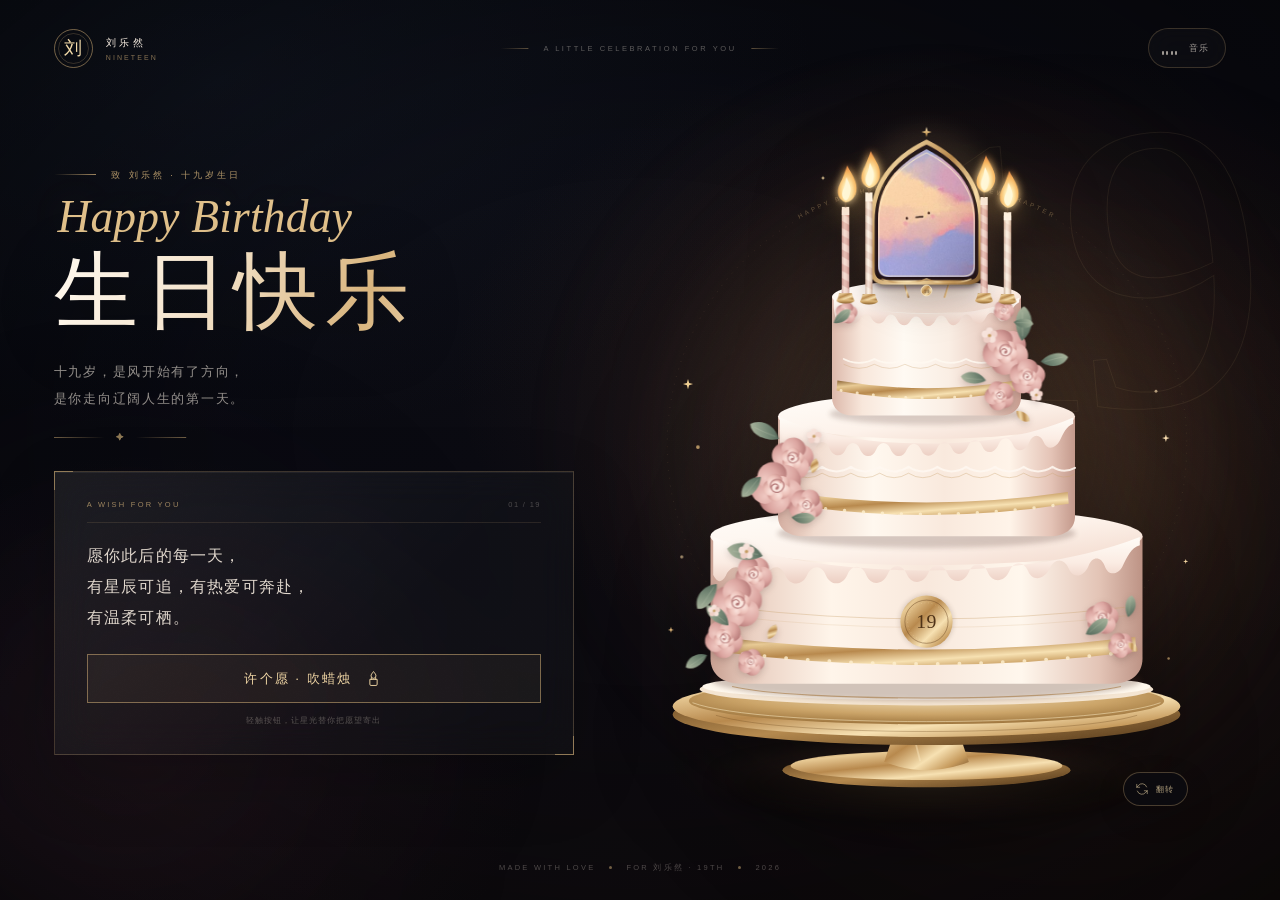
==== index.html @ 60ab2bb4 "Add index.html" ====
<!DOCTYPE html>
<html lang="zh-CN">
<head>
  <meta charset="UTF-8">
  <meta name="viewport" content="width=device-width, initial-scale=1.0">
  <title>刘乐然 · 十九岁生日快乐</title>
  <meta name="description" content="致刘乐然的十九岁生日：愿你此后的每一天，有星辰可追，有热爱可奔赴，有温柔可栖。">
  <meta name="theme-color" content="#0b0d14">
  <meta property="og:type" content="website">
  <meta property="og:title" content="刘乐然 · 十九岁生日快乐">
  <meta property="og:description" content="一份藏在烛光与星光里的生日祝福。">
  <meta property="og:url" content="https://kathris612.github.io/liuleran19birthday/">
  <meta property="og:image" content="https://kathris612.github.io/liuleran19birthday/og-image.png">
  <meta name="twitter:card" content="summary_large_image">
  <link rel="canonical" href="https://kathris612.github.io/liuleran19birthday/">
  <link rel="icon" href="assets/favicon.svg" type="image/svg+xml">
  <link rel="stylesheet" href="css/style.css">
</head>
<body id="top">
  <canvas id="ambient" aria-hidden="true"></canvas>
  <div class="aurora" aria-hidden="true"></div>
  <div class="grain" aria-hidden="true"></div>

  <header class="topbar">
    <a class="brand" href="#top" aria-label="刘乐然 十九岁生日，回到顶部">
      <span class="brand__seal" aria-hidden="true">刘</span>
      <span class="brand__text">
        <strong>刘乐然</strong>
        <small>NINETEEN</small>
      </span>
    </a>

    <p class="topbar__center">
      <span aria-hidden="true"></span>
      A LITTLE CELEBRATION FOR YOU
      <span aria-hidden="true"></span>
    </p>

    <button class="sound-toggle" id="sound-toggle" type="button" aria-pressed="false" aria-label="开启背景音乐">
      <span class="sound-toggle__icon" aria-hidden="true">
        <i></i><i></i><i></i><i></i>
      </span>
      <span class="sound-toggle__label">音乐</span>
    </button>
  </header>

  <main class="hero">
    <section class="intro" aria-labelledby="hero-title">
      <p class="eyebrow reveal" style="--delay: .15s">
        <span class="eyebrow__line" aria-hidden="true"></span>
        致 刘乐然 · 十九岁生日
      </p>

      <h1 class="hero-title" id="hero-title">
        <span class="hero-title__script reveal" style="--delay: .28s">Happy Birthday</span>
        <span class="hero-title__cn reveal" style="--delay: .4s">生日快乐</span>
      </h1>

      <p class="hero-sub reveal" style="--delay: .55s">
        十九岁，是风开始有了方向，<br>
        是你走向辽阔人生的第一天。
      </p>

      <div class="hero-rule reveal" style="--delay: .68s" aria-hidden="true">
        <span></span><i>✦</i><span></span>
      </div>
    </section>

    <section class="cake-scene" aria-label="一个点着蜡烛的三层生日蛋糕">
      <div class="cake-scene__halo" aria-hidden="true"></div>

      <div class="orbit" aria-hidden="true">
        <svg viewBox="0 0 700 700">
          <defs>
            <path id="orbitPath" d="M54 350 A296 296 0 0 1 646 350"></path>
          </defs>
          <circle cx="350" cy="350" r="296" fill="none" stroke="#d6b37a" stroke-opacity=".2" stroke-width=".7" stroke-dasharray="1 8"></circle>
          <text>
            <textPath href="#orbitPath" startOffset="50%" text-anchor="middle">
              HAPPY BIRTHDAY · NINETEEN · A NEW CHAPTER
            </textPath>
          </text>
        </svg>
      </div>

      <span class="scene-number" aria-hidden="true">19</span>

      <div class="cake-parallax">
        <div class="cake-3d">
          <svg class="cake-svg" viewBox="65 110 630 790" role="img" aria-labelledby="cakeTitle cakeDesc">
          <title id="cakeTitle">十九岁生日蛋糕</title>
          <desc id="cakeDesc">三层香槟奶油蛋糕，点缀灰粉玫瑰与金色叶片。蛋糕顶端是一枚金色拱形相框，里面装着粉紫色云朵插画，两侧立着四支点燃的蜡烛。</desc>

          <defs>
            <linearGradient id="gold" x1="0" y1="0" x2="1" y2="1">
              <stop offset="0" stop-color="#8a6435"></stop>
              <stop offset=".18" stop-color="#e8ca95"></stop>
              <stop offset=".42" stop-color="#b8894d"></stop>
              <stop offset=".66" stop-color="#f7e1b2"></stop>
              <stop offset=".85" stop-color="#c69a5c"></stop>
              <stop offset="1" stop-color="#7b562d"></stop>
            </linearGradient>
            <linearGradient id="goldBright" x1="0" y1="0" x2="0" y2="1">
              <stop offset="0" stop-color="#fff2cf"></stop>
              <stop offset=".5" stop-color="#d9b171"></stop>
              <stop offset="1" stop-color="#8d632f"></stop>
            </linearGradient>
            <linearGradient id="goldDark" x1="0" y1="0" x2="1" y2="1">
              <stop offset="0" stop-color="#5d3e1d"></stop>
              <stop offset=".5" stop-color="#b4894e"></stop>
              <stop offset="1" stop-color="#4c3115"></stop>
            </linearGradient>

            <linearGradient id="tierBottomGrad" x1="0" y1="0" x2="1" y2="0">
              <stop offset="0" stop-color="#c8a092"></stop>
              <stop offset=".10" stop-color="#ead0c2"></stop>
              <stop offset=".28" stop-color="#fff5ea"></stop>
              <stop offset=".50" stop-color="#f8e8dc"></stop>
              <stop offset=".72" stop-color="#fff7ed"></stop>
              <stop offset=".90" stop-color="#e3c4b6"></stop>
              <stop offset="1" stop-color="#bd9385"></stop>
            </linearGradient>
            <linearGradient id="tierMiddleGrad" x1="0" y1="0" x2="1" y2="0">
              <stop offset="0" stop-color="#d3ada0"></stop>
              <stop offset=".12" stop-color="#f1dbce"></stop>
              <stop offset=".32" stop-color="#fff8ef"></stop>
              <stop offset=".56" stop-color="#f9e9dd"></stop>
              <stop offset=".78" stop-color="#fff4e9"></stop>
              <stop offset=".92" stop-color="#e4c3b6"></stop>
              <stop offset="1" stop-color="#c3998b"></stop>
            </linearGradient>
            <linearGradient id="tierTopGrad" x1="0" y1="0" x2="1" y2="0">
              <stop offset="0" stop-color="#dcb8aa"></stop>
              <stop offset=".16" stop-color="#f8e7db"></stop>
              <stop offset=".38" stop-color="#fffaf3"></stop>
              <stop offset=".62" stop-color="#faeee4"></stop>
              <stop offset=".84" stop-color="#e8cbbf"></stop>
              <stop offset="1" stop-color="#c99e91"></stop>
            </linearGradient>

            <linearGradient id="frostingGrad" x1="0" y1="0" x2="0" y2="1">
              <stop offset="0" stop-color="#fffcf7"></stop>
              <stop offset=".55" stop-color="#fbece3"></stop>
              <stop offset="1" stop-color="#eccfc3"></stop>
            </linearGradient>
            <linearGradient id="frostingTopGrad" x1="0" y1="0" x2="1" y2="1">
              <stop offset="0" stop-color="#fffdf9"></stop>
              <stop offset=".55" stop-color="#fdf2ea"></stop>
              <stop offset="1" stop-color="#f1d7ca"></stop>
            </linearGradient>

            <linearGradient id="plateGrad" x1="0" y1="0" x2="1" y2="0">
              <stop offset="0" stop-color="#59391a"></stop>
              <stop offset=".16" stop-color="#b9884a"></stop>
              <stop offset=".36" stop-color="#f4dea9"></stop>
              <stop offset=".52" stop-color="#b9894c"></stop>
              <stop offset=".73" stop-color="#ead09a"></stop>
              <stop offset=".9" stop-color="#9a6d36"></stop>
              <stop offset="1" stop-color="#4f3217"></stop>
            </linearGradient>
            <radialGradient id="plateTopGrad" cx=".5" cy=".38" r=".7">
              <stop offset="0" stop-color="#f6e4be"></stop>
              <stop offset=".58" stop-color="#cba468"></stop>
              <stop offset="1" stop-color="#8e652f"></stop>
            </radialGradient>

            <radialGradient id="flameGrad" cx=".5" cy=".68" r=".7">
              <stop offset="0" stop-color="#fffbe8"></stop>
              <stop offset=".34" stop-color="#ffe6a8"></stop>
              <stop offset=".7" stop-color="#f6b55f"></stop>
              <stop offset="1" stop-color="#e27d3f"></stop>
            </radialGradient>
            <linearGradient id="candleBlush" x1="0" y1="0" x2="1" y2="0">
              <stop offset="0" stop-color="#b9847c"></stop>
              <stop offset=".35" stop-color="#f6d8cd"></stop>
              <stop offset=".7" stop-color="#e6b9ae"></stop>
              <stop offset="1" stop-color="#a8716b"></stop>
            </linearGradient>
            <linearGradient id="candleIvory" x1="0" y1="0" x2="1" y2="0">
              <stop offset="0" stop-color="#c6aa93"></stop>
              <stop offset=".38" stop-color="#fff8ec"></stop>
              <stop offset=".72" stop-color="#ecd8c5"></stop>
              <stop offset="1" stop-color="#b09079"></stop>
            </linearGradient>

            <radialGradient id="roseOuterGrad" cx=".35" cy=".28" r=".8">
              <stop offset="0" stop-color="#f0c9c2"></stop>
              <stop offset=".58" stop-color="#dca6a1"></stop>
              <stop offset="1" stop-color="#b77b79"></stop>
            </radialGradient>
            <radialGradient id="roseMidGrad" cx=".36" cy=".3" r=".78">
              <stop offset="0" stop-color="#fbe3dc"></stop>
              <stop offset=".55" stop-color="#edc1b9"></stop>
              <stop offset="1" stop-color="#cb918c"></stop>
            </radialGradient>
            <linearGradient id="leafGrad" x1="0" y1="0" x2="1" y2="1">
              <stop offset="0" stop-color="#aeb8a0"></stop>
              <stop offset=".5" stop-color="#7f917d"></stop>
              <stop offset="1" stop-color="#53685a"></stop>
            </linearGradient>
            <radialGradient id="groundGlowGrad" cx=".5" cy=".5" r=".5">
              <stop offset="0" stop-color="#e0b46e" stop-opacity=".5"></stop>
              <stop offset=".55" stop-color="#b67b49" stop-opacity=".15"></stop>
              <stop offset="1" stop-color="#000000" stop-opacity="0"></stop>
            </radialGradient>
            <radialGradient id="cakeAuraGrad" cx=".5" cy=".5" r=".5">
              <stop offset="0" stop-color="#ffdca0" stop-opacity=".22"></stop>
              <stop offset=".55" stop-color="#d99d6a" stop-opacity=".07"></stop>
              <stop offset="1" stop-color="#000000" stop-opacity="0"></stop>
            </radialGradient>

            <pattern id="candleStripe" width="8" height="14" patternUnits="userSpaceOnUse" patternTransform="rotate(28)">
              <rect width="8" height="7" fill="#f8e9df"></rect>
              <rect y="7" width="8" height="7" fill="#d9a9a1"></rect>
            </pattern>

            <filter id="softGlow" x="-100%" y="-100%" width="300%" height="300%">
              <feGaussianBlur stdDeviation="12"></feGaussianBlur>
            </filter>
            <filter id="flameGlow" x="-180%" y="-180%" width="460%" height="460%">
              <feGaussianBlur stdDeviation="5" result="blur"></feGaussianBlur>
              <feMerge>
                <feMergeNode in="blur"></feMergeNode>
                <feMergeNode in="SourceGraphic"></feMergeNode>
              </feMerge>
            </filter>
            <filter id="smallBlur" x="-100%" y="-100%" width="300%" height="300%">
              <feGaussianBlur stdDeviation="3"></feGaussianBlur>
            </filter>
            <filter id="standShadow" x="-60%" y="-80%" width="220%" height="260%">
              <feGaussianBlur stdDeviation="14"></feGaussianBlur>
            </filter>
            <filter id="smokeBlur" x="-100%" y="-100%" width="300%" height="300%">
              <feGaussianBlur stdDeviation="1.3"></feGaussianBlur>
            </filter>

            <path id="rosePetalOuter" d="M0 0 C-15 -27 18 -40 31 -18 C40 0 23 23 0 0Z"></path>
            <path id="rosePetalMid" d="M0 0 C-9 -19 14 -28 23 -12 C29 1 16 17 0 0Z"></path>
            <path id="rosePetalInner" d="M0 0 C-6 -12 9 -19 15 -8 C19 1 10 11 0 0Z"></path>
            <path id="leafShape" d="M0 0 C-15 -7 -27 -27 -18 -40 C-2 -37 8 -19 0 0Z"></path>
            <path id="goldLeafShape" d="M0 0 C-9 -5 -14 -16 -7 -25 C3 -21 7 -10 0 0Z"></path>
            <path id="fourPointStar" d="M0 -7 L1.6 -1.6 L7 0 L1.6 1.6 L0 7 L-1.6 1.6 L-7 0 L-1.6 -1.6 Z"></path>

            <clipPath id="portraitClip">
              <path d="M326 236 C326 199 347 175 380 158 C413 175 434 199 434 236 L434 288 Q434 300 422 300 L338 300 Q326 300 326 288 Z"></path>
            </clipPath>
            <linearGradient id="portraitSheen" x1="0" y1="0" x2="1" y2="1">
              <stop offset="0" stop-color="#fff8e8" stop-opacity=".28"></stop>
              <stop offset=".45" stop-color="#f6cfa8" stop-opacity=".06"></stop>
              <stop offset="1" stop-color="#311d24" stop-opacity=".28"></stop>
            </linearGradient>

            <g id="rose">
              <circle r="19" fill="url(#roseMidGrad)"></circle>
              <g fill="url(#roseOuterGrad)">
                <use href="#rosePetalOuter"></use>
                <use href="#rosePetalOuter" transform="rotate(72)"></use>
                <use href="#rosePetalOuter" transform="rotate(144)"></use>
                <use href="#rosePetalOuter" transform="rotate(216)"></use>
                <use href="#rosePetalOuter" transform="rotate(288)"></use>
              </g>
              <g fill="url(#roseMidGrad)" transform="scale(.73)">
                <use href="#rosePetalMid"></use>
                <use href="#rosePetalMid" transform="rotate(72)"></use>
                <use href="#rosePetalMid" transform="rotate(144)"></use>
                <use href="#rosePetalMid" transform="rotate(216)"></use>
                <use href="#rosePetalMid" transform="rotate(288)"></use>
              </g>
              <g fill="#fbe8e1" transform="scale(.48) rotate(16)">
                <use href="#rosePetalInner"></use>
                <use href="#rosePetalInner" transform="rotate(72)"></use>
                <use href="#rosePetalInner" transform="rotate(144)"></use>
                <use href="#rosePetalInner" transform="rotate(216)"></use>
                <use href="#rosePetalInner" transform="rotate(288)"></use>
              </g>
              <path d="M-7 2 C-11 -4 -7 -11 0 -11 C8 -11 12 -4 8 2 C5 7 -2 8 -6 4 C-9 1 -8 -4 -4 -5 C-1 -6 2 -4 2 -1 C2 2 -1 3 -2 1" fill="none" stroke="#b47776" stroke-width="1.55" stroke-linecap="round"></path>
              <circle r="1.7" fill="#b47776"></circle>
            </g>

            <g id="leaf">
              <use href="#leafShape" fill="url(#leafGrad)"></use>
              <path d="M-2 -6 C-7 -15 -12 -23 -16 -32" fill="none" stroke="#c8d0b9" stroke-width=".8" stroke-linecap="round" opacity=".45"></path>
            </g>

            <g id="blossom">
              <circle cx="0" cy="-6" r="4.6" fill="#f7e3db"></circle>
              <circle cx="5.7" cy="-1.8" r="4.6" fill="#f1d4cb"></circle>
              <circle cx="3.5" cy="4.8" r="4.6" fill="#f7e3db"></circle>
              <circle cx="-3.5" cy="4.8" r="4.6" fill="#efd0c7"></circle>
              <circle cx="-5.7" cy="-1.8" r="4.6" fill="#f7e3db"></circle>
              <circle r="2.2" fill="#c59b5f"></circle>
            </g>
          </defs>

          <ellipse cx="380" cy="855" rx="300" ry="60" fill="url(#cakeAuraGrad)"></ellipse>
          <ellipse cx="380" cy="866" rx="225" ry="27" fill="#000000" opacity=".48" filter="url(#standShadow)"></ellipse>

          <!-- cake stand -->
          <g class="cake-stand">
            <ellipse cx="380" cy="848" rx="160" ry="19" fill="url(#goldDark)"></ellipse>
            <ellipse cx="380" cy="843" rx="151" ry="16" fill="url(#gold)"></ellipse>
            <path d="M351 785 L409 785 L427 839 C395 851 365 851 333 839 Z" fill="url(#gold)"></path>
            <path d="M361 790 L373 838" fill="none" stroke="#fff0c9" stroke-width="2" opacity=".38"></path>
            <ellipse cx="380" cy="786" rx="282" ry="34" fill="url(#goldDark)"></ellipse>
            <ellipse cx="380" cy="777" rx="282" ry="34" fill="url(#gold)"></ellipse>
            <ellipse cx="380" cy="771" rx="264" ry="26" fill="url(#plateTopGrad)"></ellipse>
            <path d="M120 773 C195 801 565 801 640 773" fill="none" stroke="#fff1cb" stroke-width="1" opacity=".55"></path>
            <path d="M146 787 C225 811 535 811 614 787" fill="none" stroke="#6b481f" stroke-width="1" opacity=".35"></path>
            <ellipse cx="380" cy="758" rx="252" ry="18" fill="#f4e5d2"></ellipse>
            <ellipse cx="380" cy="755" rx="249" ry="15" fill="#fff8ed"></ellipse>
            <path d="M164 755 C235 772 525 772 596 755" fill="none" stroke="#c69c62" stroke-width="1.2" opacity=".7"></path>
          </g>

          <!-- bottom tier -->
          <g class="tier tier-bottom">
            <ellipse cx="380" cy="748" rx="239" ry="23" fill="#4c2b23" opacity=".25" filter="url(#smallBlur)"></ellipse>
            <path d="M140 588 L140 724 C140 742 154 752 174 752 L586 752 C606 752 620 742 620 724 L620 588 Z" fill="url(#tierBottomGrad)"></path>
            <ellipse cx="380" cy="588" rx="240" ry="32" fill="url(#frostingTopGrad)"></ellipse>
            <path d="M143 589
              C218 618 305 626 380 626
              C455 626 542 618 617 589
              L617 598
              C607 601 603 611 598 621
              C593 631 582 633 578 621
              C574 610 564 610 560 621
              C555 633 543 636 538 624
              C533 612 522 612 517 624
              C511 636 498 639 493 627
              C488 615 477 615 472 627
              C466 640 453 640 448 628
              C443 616 432 616 427 628
              C421 641 408 641 403 629
              C398 617 387 617 382 629
              C376 642 363 642 358 630
              C353 618 342 618 337 630
              C331 643 318 643 313 631
              C308 619 297 619 292 631
              C286 644 273 643 268 631
              C263 619 252 620 247 632
              C241 644 228 643 223 631
              C218 619 207 620 202 632
              C196 644 183 643 178 631
              C173 619 162 620 157 632
              C152 641 147 639 143 631 Z"
              fill="url(#frostingGrad)"></path>
            <path d="M148 700 Q380 728 612 700 L613 716 Q380 746 147 716 Z" fill="url(#gold)"></path>
            <path d="M152 716 Q380 744 608 716" fill="none" stroke="#fff1d0" stroke-width="4.2" stroke-linecap="round" stroke-dasharray="0.1 24" opacity=".8"></path>
            <path d="M160 667 Q380 693 600 667" fill="none" stroke="#c8a16d" stroke-width=".9" opacity=".45"></path>
            <path d="M154 676 Q380 703 606 676" fill="none" stroke="#c8a16d" stroke-width=".7" opacity=".28"></path>

            <g class="seal" transform="translate(380 683)">
              <circle r="30" fill="#3e2816" opacity=".18" filter="url(#smallBlur)"></circle>
              <circle r="29" fill="url(#gold)"></circle>
              <circle r="24" fill="none" stroke="#63411f" stroke-opacity=".62" stroke-width=".8"></circle>
              <circle r="21" fill="none" stroke="#fff0c8" stroke-opacity=".46" stroke-width=".5" stroke-dasharray="1 3"></circle>
              <text y="7" text-anchor="middle" font-family="Cormorant Garamond, Georgia, serif" font-size="22" letter-spacing=".5" fill="#4e3217">19</text>
            </g>
          </g>

          <!-- middle tier -->
          <g class="tier tier-middle">
            <ellipse cx="380" cy="585" rx="166" ry="16" fill="#4c2b23" opacity=".22" filter="url(#smallBlur)"></ellipse>
            <path d="M215 455 L215 566 C215 580 227 588 243 588 L517 588 C533 588 545 580 545 566 L545 455 Z" fill="url(#tierMiddleGrad)"></path>
            <ellipse cx="380" cy="455" rx="165" ry="25" fill="url(#frostingTopGrad)"></ellipse>
            <path d="M217 456
              C270 479 326 485 380 485
              C434 485 490 479 543 456
              L543 463
              C535 466 532 474 528 482
              C523 491 514 493 510 483
              C506 474 498 474 494 484
              C490 494 480 496 476 486
              C472 477 464 477 460 486
              C456 496 446 498 442 488
              C438 479 430 479 426 488
              C422 498 412 500 408 490
              C404 481 396 481 392 490
              C388 500 378 502 374 492
              C370 483 362 483 358 492
              C354 502 344 501 340 491
              C336 482 328 482 324 492
              C320 502 310 501 306 491
              C302 482 294 482 290 492
              C286 501 276 500 272 490
              C268 481 260 481 256 491
              C252 500 242 499 238 489
              C234 480 226 480 222 489
              C219 495 218 496 217 493 Z"
              fill="url(#frostingGrad)"></path>
            <path d="M223 539 Q380 562 537 539 L538 552 Q380 577 222 552 Z" fill="url(#gold)"></path>
            <path d="M226 552 Q380 575 534 552" fill="none" stroke="#fff1d0" stroke-width="3.7" stroke-linecap="round" stroke-dasharray="0.1 21" opacity=".78"></path>
            <path d="M232 511 Q248 521 264 511 Q280 521 296 511 Q312 521 328 511 Q344 521 360 511 Q376 521 392 511 Q408 521 424 511 Q440 521 456 511 Q472 521 488 511 Q504 521 520 511 Q532 519 545 512" fill="none" stroke="#fff9f1" stroke-width="2.2" stroke-linecap="round" opacity=".86"></path>
            <path d="M232 518 Q248 528 264 518 Q280 528 296 518 Q312 528 328 518 Q344 528 360 518 Q376 528 392 518 Q408 528 424 518 Q440 528 456 518 Q472 528 488 518 Q504 528 520 518 Q532 526 545 519" fill="none" stroke="#c8a16d" stroke-width=".8" opacity=".5"></path>
          </g>

          <!-- top tier -->
          <g class="tier tier-top">
            <ellipse cx="380" cy="452" rx="108" ry="12" fill="#4c2b23" opacity=".2" filter="url(#smallBlur)"></ellipse>
            <path d="M275 322 L275 434 C275 446 284 454 298 454 L462 454 C476 454 485 446 485 434 L485 322 Z" fill="url(#tierTopGrad)"></path>
            <ellipse cx="380" cy="322" rx="105" ry="18" fill="url(#frostingTopGrad)"></ellipse>
            <path d="M277 323
              C309 338 345 341 380 341
              C415 341 451 338 483 323
              L483 328
              C477 331 475 337 472 343
              C468 350 461 352 458 344
              C455 338 449 338 446 345
              C442 353 435 355 431 347
              C428 340 421 340 418 347
              C414 355 407 356 403 348
              C400 341 393 341 390 348
              C386 356 379 357 375 349
              C372 342 365 342 362 349
              C358 356 351 355 347 347
              C344 340 337 340 334 347
              C330 354 323 353 319 346
              C316 340 309 340 306 347
              C302 354 295 353 291 346
              C288 340 282 340 279 345
              C278 343 277 335 277 332 Z"
              fill="url(#frostingGrad)"></path>
            <path d="M281 415 Q380 432 479 415 L480 426 Q380 445 280 426 Z" fill="url(#gold)"></path>
            <path d="M285 426 Q380 443 475 426" fill="none" stroke="#fff1d0" stroke-width="3.3" stroke-linecap="round" stroke-dasharray="0.1 18" opacity=".8"></path>
            <path d="M288 391 Q305 400 322 391 Q339 400 356 391 Q373 400 390 391 Q407 400 424 391 Q441 400 458 391 Q470 398 478 392" fill="none" stroke="#fff9f1" stroke-width="1.9" stroke-linecap="round" opacity=".85"></path>
            <path d="M288 397 Q305 406 322 397 Q339 406 356 397 Q373 406 390 397 Q407 406 424 397 Q441 406 458 397 Q470 404 478 398" fill="none" stroke="#c8a16d" stroke-width=".7" opacity=".5"></path>
          </g>

          <!-- floral cascade -->
          <g class="flowers" aria-hidden="true">
            <g transform="translate(468 383) rotate(-14) scale(.72)"><use href="#rose"></use></g>
            <g transform="translate(492 411) rotate(18) scale(.56)"><use href="#rose"></use></g>
            <g transform="translate(461 432) rotate(66) scale(.46)"><use href="#rose"></use></g>
            <g transform="translate(486 371) rotate(28) scale(.88)"><use href="#leaf"></use></g>
            <g transform="translate(507 394) rotate(105) scale(.7)"><use href="#leaf"></use></g>
            <g transform="translate(446 415) rotate(-56) scale(.64)"><use href="#leaf"></use></g>
            <g transform="translate(480 449) rotate(144) scale(.7)"><use href="#goldLeafShape" fill="url(#gold)"></use></g>
            <g transform="translate(450 365) scale(.85)"><use href="#blossom"></use></g>
            <g transform="translate(502 431) scale(.7)"><use href="#blossom"></use></g>

            <g transform="translate(231 502) rotate(22) scale(.66)"><use href="#rose"></use></g>
            <g transform="translate(214 534) rotate(-8) scale(.82)"><use href="#rose"></use></g>
            <g transform="translate(246 554) rotate(48) scale(.53)"><use href="#rose"></use></g>
            <g transform="translate(216 480) rotate(-38) scale(.82)"><use href="#leaf"></use></g>
            <g transform="translate(196 522) rotate(-112) scale(.7)"><use href="#leaf"></use></g>
            <g transform="translate(230 567) rotate(116) scale(.6)"><use href="#leaf"></use></g>
            <g transform="translate(253 518) rotate(31) scale(.66)"><use href="#goldLeafShape" fill="url(#gold)"></use></g>
            <g transform="translate(255 477) scale(.8)"><use href="#blossom"></use></g>

            <g transform="translate(188 631) rotate(-24) scale(.58)"><use href="#rose"></use></g>
            <g transform="translate(170 663) rotate(12) scale(.78)"><use href="#rose"></use></g>
            <g transform="translate(155 702) rotate(55) scale(.6)"><use href="#rose"></use></g>
            <g transform="translate(185 728) rotate(-36) scale(.42)"><use href="#rose"></use></g>
            <g transform="translate(198 610) rotate(-54) scale(.92)"><use href="#leaf"></use></g>
            <g transform="translate(147 641) rotate(-118) scale(.8)"><use href="#leaf"></use></g>
            <g transform="translate(160 687) rotate(-24) scale(.74)"><use href="#leaf"></use></g>
            <g transform="translate(136 720) rotate(-96) scale(.62)"><use href="#leaf"></use></g>
            <g transform="translate(204 702) rotate(45) scale(.7)"><use href="#goldLeafShape" fill="url(#gold)"></use></g>
            <g transform="translate(180 605) scale(.85)"><use href="#blossom"></use></g>
            <g transform="translate(144 671) scale(.65)"><use href="#blossom"></use></g>

            <g transform="translate(575 679) rotate(18) scale(.52)"><use href="#rose"></use></g>
            <g transform="translate(596 709) rotate(-16) scale(.4)"><use href="#rose"></use></g>
            <g transform="translate(557 697) rotate(80) scale(.68)"><use href="#leaf"></use></g>
            <g transform="translate(604 678) rotate(34) scale(.56)"><use href="#leaf"></use></g>
            <g transform="translate(614 716) rotate(-28) scale(.52)"><use href="#goldLeafShape" fill="url(#gold)"></use></g>

            <g transform="translate(291 340) rotate(22) scale(.34)"><use href="#rose"></use></g>
            <g transform="translate(466 337) rotate(-30) scale(.32)"><use href="#rose"></use></g>
            <g transform="translate(277 351) rotate(76) scale(.54)"><use href="#leaf"></use></g>
            <g transform="translate(477 350) rotate(120) scale(.5)"><use href="#leaf"></use></g>
          </g>

          <!-- cloud portrait cake topper -->
          <g class="portrait-topper" aria-hidden="true">
            <ellipse cx="380" cy="235" rx="82" ry="100" fill="#f1c989" opacity=".1" filter="url(#softGlow)"></ellipse>
            <path d="M354 304 L360 323" fill="none" stroke="url(#gold)" stroke-width="2"></path>
            <path d="M380 304 L380 323" fill="none" stroke="url(#gold)" stroke-width="2"></path>
            <path d="M406 304 L400 323" fill="none" stroke="url(#gold)" stroke-width="2"></path>
            <path d="M320 238 C320 196 343 168 380 150 C417 168 440 196 440 238 L440 292 Q440 306 426 306 L334 306 Q320 306 320 292 Z" fill="#1b1015" opacity=".65" filter="url(#smallBlur)" transform="translate(0 5)"></path>
            <image href="assets/cloud-portrait.png" x="320" y="150" width="120" height="156" preserveAspectRatio="xMidYMid slice" clip-path="url(#portraitClip)"></image>
            <path d="M326 236 C326 199 347 175 380 158 C413 175 434 199 434 236 L434 288 Q434 300 422 300 L338 300 Q326 300 326 288 Z" fill="url(#portraitSheen)" clip-path="url(#portraitClip)"></path>
            <path d="M320 238 C320 196 343 168 380 150 C417 168 440 196 440 238 L440 292 Q440 306 426 306 L334 306 Q320 306 320 292 Z" fill="none" stroke="url(#gold)" stroke-width="4.8"></path>
            <path d="M327 238 C327 201 348 178 380 162 C412 178 433 201 433 238 L433 287 Q433 299 421 299 L339 299 Q327 299 327 287 Z" fill="none" stroke="#fff0cc" stroke-width="1.1" opacity=".72"></path>
            <path d="M330 302 Q355 312 380 302 Q405 312 430 302" fill="none" stroke="url(#gold)" stroke-width="1.6" opacity=".9"></path>
            <g transform="translate(380 139)" fill="url(#goldBright)">
              <use href="#fourPointStar" transform="scale(.82)"></use>
            </g>
            <g transform="translate(380 315)">
              <path d="M0 -7 L0 -2" stroke="url(#gold)" stroke-width="1.4"></path>
              <circle r="6" fill="url(#gold)" stroke="#fff1cf" stroke-width=".7"></circle>
              <text y="2.5" text-anchor="middle" font-family="Cormorant Garamond, Georgia, serif" font-size="7" fill="#4e3217">19</text>
            </g>
          </g>

          <!-- candles -->
          <g class="candles">
            <g class="candle" transform="translate(290 327)" style="--flicker-delay: -0.3s">
              <rect x="-4.2" y="-105" width="8.4" height="105" rx="4.2" fill="url(#candleBlush)"></rect>
              <rect x="-4.2" y="-105" width="8.4" height="105" rx="4.2" fill="url(#candleStripe)" opacity=".5"></rect>
              <path d="M-4.2 -105 L4.2 -105 L4.2 -96 L-4.2 -96 Z" fill="#f8e9df"></path>
              <path d="M0 -112 L0 -105" stroke="#4d372b" stroke-width="1.4" stroke-linecap="round"></path>
              <ellipse cx="0" cy="-1" rx="10" ry="3.4" fill="url(#goldBright)"></ellipse>
              <path d="M-9 -2 L9 -2 L7 -9 L-7 -9 Z" fill="url(#gold)"></path>
              <g class="flame" transform="translate(0 -119)">
                <ellipse cx="0" cy="7" rx="16" ry="23" fill="#ffbf68" opacity=".16" filter="url(#softGlow)"></ellipse>
                <path d="M0 9 C-8 6 -11 -2 -6 -12 C-3 -18 0 -26 2 -32 C6 -23 14 -14 12 -3 C10 5 5 9 0 9Z" fill="url(#flameGrad)" filter="url(#flameGlow)"></path>
                <path d="M0 7 C-4 5 -5 -1 -2 -7 C0 -11 0 -15 1 -19 C4 -13 7 -7 5 -1 C4 4 2 7 0 7Z" fill="#fff8d8"></path>
              </g>
              <g class="smoke" transform="translate(0 -145)">
                <path pathLength="100" d="M0 0 C-7 -9 7 -16 1 -28 C-5 -39 7 -47 2 -64" fill="none" stroke="#e8d8cd" stroke-width="2" stroke-linecap="round" filter="url(#smokeBlur)"></path>
              </g>
            </g>

            <g class="candle" transform="translate(316 328)" style="--flicker-delay: -1.1s">
              <rect x="-4" y="-122" width="8" height="122" rx="4" fill="url(#candleIvory)"></rect>
              <rect x="-4" y="-122" width="8" height="122" rx="4" fill="url(#candleStripe)" opacity=".28"></rect>
              <path d="M-4 -122 L4 -122 L4 -112 L-4 -112 Z" fill="#fff8ed"></path>
              <path d="M0 -129 L0 -122" stroke="#4d372b" stroke-width="1.4" stroke-linecap="round"></path>
              <ellipse cx="0" cy="-1" rx="10" ry="3.4" fill="url(#goldBright)"></ellipse>
              <path d="M-9 -2 L9 -2 L7 -9 L-7 -9 Z" fill="url(#gold)"></path>
              <g class="flame" transform="translate(0 -136)">
                <ellipse cx="0" cy="7" rx="16" ry="23" fill="#ffbf68" opacity=".16" filter="url(#softGlow)"></ellipse>
                <path d="M0 9 C-8 6 -11 -2 -6 -12 C-3 -18 0 -26 2 -32 C6 -23 14 -14 12 -3 C10 5 5 9 0 9Z" fill="url(#flameGrad)" filter="url(#flameGlow)"></path>
                <path d="M0 7 C-4 5 -5 -1 -2 -7 C0 -11 0 -15 1 -19 C4 -13 7 -7 5 -1 C4 4 2 7 0 7Z" fill="#fff8d8"></path>
              </g>
              <g class="smoke" transform="translate(0 -162)">
                <path pathLength="100" d="M0 0 C-7 -9 7 -16 1 -28 C-5 -39 7 -47 2 -64" fill="none" stroke="#e8d8cd" stroke-width="2" stroke-linecap="round" filter="url(#smokeBlur)"></path>
              </g>
            </g>

            <g class="candle" transform="translate(444 327)" style="--flicker-delay: -0.7s">
              <rect x="-4" y="-116" width="8" height="116" rx="4" fill="url(#candleBlush)"></rect>
              <rect x="-4" y="-116" width="8" height="116" rx="4" fill="url(#candleStripe)" opacity=".42"></rect>
              <path d="M-4 -116 L4 -116 L4 -107 L-4 -107 Z" fill="#f9ece4"></path>
              <path d="M0 -123 L0 -116" stroke="#4d372b" stroke-width="1.4" stroke-linecap="round"></path>
              <ellipse cx="0" cy="-1" rx="10" ry="3.4" fill="url(#goldBright)"></ellipse>
              <path d="M-9 -2 L9 -2 L7 -9 L-7 -9 Z" fill="url(#gold)"></path>
              <g class="flame" transform="translate(0 -130)">
                <ellipse cx="0" cy="7" rx="16" ry="23" fill="#ffbf68" opacity=".16" filter="url(#softGlow)"></ellipse>
                <path d="M0 9 C-8 6 -11 -2 -6 -12 C-3 -18 0 -26 2 -32 C6 -23 14 -14 12 -3 C10 5 5 9 0 9Z" fill="url(#flameGrad)" filter="url(#flameGlow)"></path>
                <path d="M0 7 C-4 5 -5 -1 -2 -7 C0 -11 0 -15 1 -19 C4 -13 7 -7 5 -1 C4 4 2 7 0 7Z" fill="#fff8d8"></path>
              </g>
              <g class="smoke" transform="translate(0 -156)">
                <path pathLength="100" d="M0 0 C-7 -9 7 -16 1 -28 C-5 -39 7 -47 2 -64" fill="none" stroke="#e8d8cd" stroke-width="2" stroke-linecap="round" filter="url(#smokeBlur)"></path>
              </g>
            </g>

            <g class="candle" transform="translate(470 328)" style="--flicker-delay: -1.6s">
              <rect x="-4.2" y="-100" width="8.4" height="100" rx="4.2" fill="url(#candleIvory)"></rect>
              <rect x="-4.2" y="-100" width="8.4" height="100" rx="4.2" fill="url(#candleStripe)" opacity=".22"></rect>
              <path d="M-4.2 -100 L4.2 -100 L4.2 -91 L-4.2 -91 Z" fill="#fff8ed"></path>
              <path d="M0 -107 L0 -100" stroke="#4d372b" stroke-width="1.4" stroke-linecap="round"></path>
              <ellipse cx="0" cy="-1" rx="10" ry="3.4" fill="url(#goldBright)"></ellipse>
              <path d="M-9 -2 L9 -2 L7 -9 L-7 -9 Z" fill="url(#gold)"></path>
              <g class="flame" transform="translate(0 -114)">
                <ellipse cx="0" cy="7" rx="16" ry="23" fill="#ffbf68" opacity=".16" filter="url(#softGlow)"></ellipse>
                <path d="M0 9 C-8 6 -11 -2 -6 -12 C-3 -18 0 -26 2 -32 C6 -23 14 -14 12 -3 C10 5 5 9 0 9Z" fill="url(#flameGrad)" filter="url(#flameGlow)"></path>
                <path d="M0 7 C-4 5 -5 -1 -2 -7 C0 -11 0 -15 1 -19 C4 -13 7 -7 5 -1 C4 4 2 7 0 7Z" fill="#fff8d8"></path>
              </g>
              <g class="smoke" transform="translate(0 -140)">
                <path pathLength="100" d="M0 0 C-7 -9 7 -16 1 -28 C-5 -39 7 -47 2 -64" fill="none" stroke="#e8d8cd" stroke-width="2" stroke-linecap="round" filter="url(#smokeBlur)"></path>
              </g>
            </g>
          </g>

          <!-- finishing sparkles -->
          <g class="svg-sparkles" aria-hidden="true">
            <g transform="translate(115 419) scale(.8)" fill="#f0cf92"><use href="#fourPointStar"></use></g>
            <g transform="translate(646 479) scale(.6)" fill="#f7dcae"><use href="#fourPointStar"></use></g>
            <g transform="translate(96 692) scale(.45)" fill="#e7bd7d"><use href="#fourPointStar"></use></g>
            <g transform="translate(668 616) scale(.4)" fill="#f4d7a1"><use href="#fourPointStar"></use></g>
            <g transform="translate(265 190) scale(.35)" fill="#f1d49e"><use href="#fourPointStar"></use></g>
            <circle cx="126" cy="489" r="2" fill="#e7bd7d" opacity=".75"></circle>
            <circle cx="635" cy="427" r="1.6" fill="#f7dcae" opacity=".65"></circle>
            <circle cx="649" cy="724" r="1.4" fill="#e7bd7d" opacity=".6"></circle>
            <circle cx="108" cy="611" r="1.8" fill="#f1d49e" opacity=".6"></circle>
          </g>
          </svg>
        </div>
      </div>

      <div class="petals" aria-hidden="true">
        <i class="petal petal--1"></i>
        <i class="petal petal--2"></i>
        <i class="petal petal--3"></i>
        <i class="petal petal--4"></i>
        <i class="petal petal--5"></i>
        <i class="petal petal--6"></i>
      </div>

      <button class="flip-btn" id="flip-btn" type="button" aria-label="翻转生日蛋糕，查看另一面">
        <span class="flip-btn__icon" aria-hidden="true">
          <svg viewBox="0 0 24 24" fill="none">
            <path d="M20 8.4A8.3 8.3 0 0 0 5.4 6.5L3 9" stroke="currentColor" stroke-width="1.2" stroke-linecap="round" stroke-linejoin="round"></path>
            <path d="M3 4v5h5" stroke="currentColor" stroke-width="1.2" stroke-linecap="round" stroke-linejoin="round"></path>
            <path d="M4 15.6a8.3 8.3 0 0 0 14.6 1.9L21 15" stroke="currentColor" stroke-width="1.2" stroke-linecap="round" stroke-linejoin="round"></path>
            <path d="M21 20v-5h-5" stroke="currentColor" stroke-width="1.2" stroke-linecap="round" stroke-linejoin="round"></path>
          </svg>
        </span>
        <span class="flip-btn__label">翻转</span>
      </button>

      <div class="wish-toast" id="wish-toast" role="status" aria-live="polite">
        <span aria-hidden="true">✦</span>
        <span>愿望，已经听见了</span>
        <span aria-hidden="true">✦</span>
      </div>
    </section>

    <section class="wish-card reveal" style="--delay: .78s" aria-labelledby="wish-title">
      <div class="wish-card__head">
        <span id="wish-title">A WISH FOR YOU</span>
        <span>01 / 19</span>
      </div>

      <p class="wish-card__text">
        愿你此后的每一天，<br>
        有星辰可追，有热爱可奔赴，<br>
        有温柔可栖。
      </p>

      <button class="wish-btn" id="wish-btn" type="button" aria-controls="wish-secret">
        <span class="wish-btn__label">许个愿 · 吹蜡烛</span>
        <span class="wish-btn__icon" aria-hidden="true">
          <svg viewBox="0 0 24 24" fill="none">
            <path d="M12 3.2c1.7 2.1 3.1 3.8 3.1 5.5a3.1 3.1 0 0 1-6.2 0c0-1.7 1.4-3.4 3.1-5.5Z" stroke="currentColor" stroke-width="1.2"></path>
            <path d="M7.4 13.1h9.2v6.2a1.5 1.5 0 0 1-1.5 1.5H8.9a1.5 1.5 0 0 1-1.5-1.5v-6.2Z" stroke="currentColor" stroke-width="1.2"></path>
            <path d="M9.2 13.1v-1.8M14.8 13.1v-1.8" stroke="currentColor" stroke-width="1.2" stroke-linecap="round"></path>
          </svg>
        </span>
        <span class="wish-btn__shine" aria-hidden="true"></span>
      </button>

      <p class="wish-card__hint" id="wish-hint">轻触按钮，让星光替你把愿望寄出</p>

      <p class="wish-card__secret" id="wish-secret" aria-live="polite">
        <span aria-hidden="true">✦</span>
        愿望已被星光收好。十九岁的你，请继续发光。
      </p>
    </section>
  </main>

  <footer class="footer">
    <span>MADE WITH LOVE</span>
    <span class="footer__dot" aria-hidden="true"></span>
    <span>FOR 刘乐然 · 19TH</span>
    <span class="footer__dot" aria-hidden="true"></span>
    <span>2026</span>
  </footer>

  <canvas id="fx" aria-hidden="true"></canvas>

  <script src="js/main.js" defer></script>
</body>
</html>
---- css/style.css ----
/* =========================================================
   刘乐然 · Nineteen
   A small, candlelit birthday site
   ========================================================= */

:root {
  --ink: #090b11;
  --ink-soft: #0d0e16;
  --ivory: #f7ede1;
  --ivory-soft: rgba(247, 237, 225, 0.68);
  --ivory-faint: rgba(247, 237, 225, 0.4);
  --gold: #d6b37a;
  --gold-bright: #f3dba9;
  --gold-deep: #a57a42;
  --gold-line: rgba(214, 179, 122, 0.22);
  --rose: #d6a39d;
  --serif: "Noto Serif SC", "Source Han Serif SC", "Songti SC", "STSong", "SimSun", serif;
  --display: "Cormorant Garamond", "Baskerville Old Face", Baskerville, Garamond, "Times New Roman", serif;
  --display-num: "Bodoni MT", "Didot", "Bodoni 72", "Cormorant Garamond", Georgia, serif;
  --sans: "Avenir Next", "Helvetica Neue", "Noto Sans SC", "PingFang SC", "Microsoft YaHei", sans-serif;
  --ease: cubic-bezier(0.22, 1, 0.36, 1);
  --page-x: clamp(22px, 4.2vw, 68px);
}

* {
  box-sizing: border-box;
}

html {
  overflow-x: hidden;
  background: var(--ink);
  scroll-behavior: smooth;
}

body {
  margin: 0;
  min-height: 100svh;
  overflow-x: hidden;
  color: var(--ivory);
  font-family: var(--sans);
  background:
    radial-gradient(ellipse 58% 52% at 76% 41%, rgba(122, 74, 44, 0.22), transparent 70%),
    radial-gradient(ellipse 42% 46% at 11% 84%, rgba(104, 52, 58, 0.16), transparent 73%),
    radial-gradient(ellipse 65% 55% at 17% 9%, rgba(42, 55, 81, 0.2), transparent 72%),
    linear-gradient(155deg, #080a10 0%, #0b0b12 47%, #120d0e 100%);
  background-attachment: fixed;
  -webkit-font-smoothing: antialiased;
  text-rendering: optimizeLegibility;
}

body::before {
  content: "";
  position: fixed;
  inset: 0;
  z-index: 0;
  pointer-events: none;
  background: radial-gradient(ellipse at 50% 48%, transparent 38%, rgba(0, 0, 0, 0.38) 100%);
}

::selection {
  color: #1b140c;
  background: rgba(228, 196, 139, 0.9);
}

button,
a {
  -webkit-tap-highlight-color: transparent;
}

button {
  font: inherit;
}

a {
  color: inherit;
}

canvas {
  display: block;
}

#ambient {
  position: fixed;
  inset: 0;
  z-index: 0;
  width: 100%;
  height: 100%;
  opacity: 0.86;
  pointer-events: none;
}

#fx {
  position: fixed;
  inset: 0;
  z-index: 60;
  width: 100%;
  height: 100%;
  pointer-events: none;
}

.aurora {
  position: fixed;
  inset: 0;
  z-index: 0;
  overflow: hidden;
  pointer-events: none;
}

.aurora::before,
.aurora::after {
  content: "";
  position: absolute;
  border-radius: 50%;
  filter: blur(100px);
  will-change: transform;
}

.aurora::before {
  width: 58vw;
  height: 58vw;
  right: -12vw;
  top: 19%;
  background: radial-gradient(circle, rgba(150, 97, 53, 0.18), rgba(103, 58, 42, 0.05) 52%, transparent 72%);
  animation: auroraDrift 19s ease-in-out infinite alternate;
}

.aurora::after {
  width: 48vw;
  height: 42vw;
  left: -14vw;
  bottom: -10%;
  background: radial-gradient(circle, rgba(98, 55, 72, 0.13), rgba(44, 39, 61, 0.04) 56%, transparent 74%);
  animation: auroraDrift 24s ease-in-out -8s infinite alternate-reverse;
}

.grain {
  position: fixed;
  inset: 0;
  z-index: 40;
  pointer-events: none;
  opacity: 0.055;
  mix-blend-mode: soft-light;
  background-image: url("../assets/grain.svg");
  background-size: 180px 180px;
}

/* ---------- top bar ---------- */

.topbar {
  position: relative;
  z-index: 10;
  display: flex;
  align-items: center;
  justify-content: space-between;
  width: 100%;
  max-width: 1640px;
  margin: 0 auto;
  padding: 28px var(--page-x) 0;
}

.brand {
  display: inline-flex;
  align-items: center;
  gap: 13px;
  text-decoration: none;
}

.brand__seal {
  position: relative;
  display: grid;
  place-items: center;
  width: 39px;
  height: 39px;
  border: 1px solid rgba(214, 179, 122, 0.52);
  border-radius: 50%;
  color: var(--gold-bright);
  font-family: var(--serif);
  font-size: 18px;
  line-height: 1;
  letter-spacing: 0;
  transition: border-color 0.4s ease, box-shadow 0.4s ease;
}

.brand__seal::after {
  content: "";
  position: absolute;
  inset: 3px;
  border: 1px solid rgba(214, 179, 122, 0.22);
  border-radius: 50%;
}

.brand:hover .brand__seal {
  border-color: rgba(243, 219, 169, 0.82);
  box-shadow: 0 0 30px rgba(214, 179, 122, 0.12);
}

.brand__text strong {
  display: block;
  font-size: 10px;
  font-weight: 500;
  letter-spacing: 0.34em;
}

.brand__text small {
  display: block;
  margin-top: 4px;
  color: rgba(214, 179, 122, 0.6);
  font-size: 7px;
  font-weight: 400;
  letter-spacing: 0.3em;
}

.topbar__center {
  position: absolute;
  left: 50%;
  display: flex;
  align-items: center;
  gap: 15px;
  margin: 0;
  transform: translateX(-50%);
  color: rgba(247, 237, 225, 0.35);
  font-size: 7.5px;
  letter-spacing: 0.34em;
  white-space: nowrap;
}

.topbar__center span {
  display: block;
  width: 28px;
  height: 1px;
  background: linear-gradient(90deg, transparent, rgba(214, 179, 122, 0.4));
}

.topbar__center span:last-child {
  transform: rotate(180deg);
}

.sound-toggle {
  display: inline-flex;
  align-items: center;
  gap: 10px;
  height: 40px;
  padding: 0 15px 0 13px;
  border: 1px solid rgba(214, 179, 122, 0.22);
  border-radius: 999px;
  color: rgba(247, 237, 225, 0.62);
  font-size: 9px;
  letter-spacing: 0.2em;
  background: rgba(255, 248, 238, 0.025);
  -webkit-backdrop-filter: blur(12px);
  backdrop-filter: blur(12px);
  cursor: pointer;
  transition: color 0.35s ease, border-color 0.35s ease, background 0.35s ease;
}

.sound-toggle:hover,
.sound-toggle.is-playing {
  color: var(--gold-bright);
  border-color: rgba(214, 179, 122, 0.55);
  background: rgba(214, 179, 122, 0.06);
}

.sound-toggle:focus-visible {
  outline: 1px solid var(--gold-bright);
  outline-offset: 4px;
}

.sound-toggle__icon {
  display: flex;
  align-items: flex-end;
  gap: 2.5px;
  width: 17px;
  height: 14px;
}

.sound-toggle__icon i {
  display: block;
  width: 2px;
  height: 4px;
  border-radius: 2px;
  background: currentColor;
  transform-origin: 50% 100%;
  transition: height 0.3s ease;
}

.sound-toggle.is-playing .sound-toggle__icon i {
  animation: equalize 0.82s ease-in-out infinite alternate;
}

.sound-toggle.is-playing .sound-toggle__icon i:nth-child(2) {
  animation-delay: -0.38s;
}

.sound-toggle.is-playing .sound-toggle__icon i:nth-child(3) {
  animation-delay: -0.62s;
}

.sound-toggle.is-playing .sound-toggle__icon i:nth-child(4) {
  animation-delay: -0.2s;
}

/* ---------- layout ---------- */

.hero {
  position: relative;
  z-index: 2;
  display: grid;
  grid-template-columns: minmax(0, 0.94fr) minmax(0, 1.06fr);
  grid-template-areas:
    "intro cake"
    "wish cake";
  align-items: center;
  column-gap: clamp(24px, 3.3vw, 58px);
  row-gap: clamp(24px, 3.2vh, 38px);
  width: 100%;
  max-width: 1640px;
  min-height: calc(100svh - 178px);
  margin: 0 auto;
  overflow-x: clip;
  padding: clamp(26px, 4.2vh, 58px) var(--page-x) clamp(30px, 4vh, 48px);
}

.intro {
  grid-area: intro;
  align-self: end;
  width: 100%;
  max-width: 630px;
}

.eyebrow {
  display: flex;
  align-items: center;
  gap: 15px;
  margin: 0 0 clamp(12px, 1.8vh, 20px);
  color: rgba(214, 179, 122, 0.82);
  font-size: clamp(8px, 0.7vw, 10px);
  font-weight: 400;
  letter-spacing: 0.34em;
  line-height: 1.6;
}

.eyebrow__line {
  display: block;
  width: clamp(28px, 3.3vw, 48px);
  height: 1px;
  background: linear-gradient(90deg, transparent, rgba(214, 179, 122, 0.72));
}

.hero-title {
  margin: 0;
  font-weight: 400;
}

.hero-title__script {
  display: block;
  margin-left: 0.08em;
  color: #e1c18b;
  font-family: var(--display);
  font-size: clamp(2.65rem, 3.55vw, 4.25rem);
  font-style: italic;
  font-weight: 400;
  letter-spacing: 0.005em;
  line-height: 0.86;
  text-shadow: 0 0 42px rgba(225, 193, 139, 0.14);
}

.hero-title__cn {
  display: block;
  margin-top: 0.12em;
  color: transparent;
  font-family: var(--serif);
  font-size: clamp(4.6rem, 6.55vw, 8.1rem);
  font-weight: 500;
  letter-spacing: 0.075em;
  line-height: 1.08;
  white-space: nowrap;
  background: linear-gradient(112deg, #fff9ef 0%, #f5e5ce 28%, #d8b47d 59%, #f8e8ce 83%, #d8b57e 100%);
  -webkit-background-clip: text;
  background-clip: text;
  filter: drop-shadow(0 10px 32px rgba(0, 0, 0, 0.36));
}

.hero-sub {
  margin: clamp(18px, 2.4vh, 28px) 0 0;
  color: rgba(247, 237, 225, 0.58);
  font-size: clamp(0.82rem, 0.9vw, 0.96rem);
  font-weight: 300;
  letter-spacing: 0.13em;
  line-height: 2.05;
}

.hero-rule {
  display: flex;
  align-items: center;
  gap: 11px;
  width: max-content;
  margin-top: clamp(16px, 2.2vh, 24px);
}

.hero-rule span {
  width: clamp(38px, 4vw, 58px);
  height: 1px;
  background: linear-gradient(90deg, rgba(214, 179, 122, 0.5), transparent);
}

.hero-rule span:last-child {
  transform: rotate(180deg);
}

.hero-rule i {
  color: rgba(214, 179, 122, 0.65);
  font-size: 8px;
  font-style: normal;
}

/* ---------- wish card ---------- */

.wish-card {
  position: relative;
  grid-area: wish;
  align-self: start;
  width: 100%;
  max-width: 520px;
  padding: clamp(21px, 2.2vw, 28px) clamp(22px, 2.5vw, 32px) clamp(20px, 2.2vw, 26px);
  border: 1px solid rgba(214, 179, 122, 0.23);
  background:
    linear-gradient(135deg, rgba(255, 248, 239, 0.075), rgba(255, 248, 239, 0.018) 62%),
    rgba(13, 14, 22, 0.22);
  box-shadow:
    0 24px 65px rgba(0, 0, 0, 0.2),
    inset 0 1px 0 rgba(255, 255, 255, 0.055);
  -webkit-backdrop-filter: blur(18px) saturate(112%);
  backdrop-filter: blur(18px) saturate(112%);
}

.wish-card::before,
.wish-card::after {
  content: "";
  position: absolute;
  width: 18px;
  height: 18px;
  pointer-events: none;
  border-color: rgba(214, 179, 122, 0.55);
  border-style: solid;
}

.wish-card::before {
  top: -1px;
  left: -1px;
  border-width: 1px 0 0 1px;
}

.wish-card::after {
  right: -1px;
  bottom: -1px;
  border-width: 0 1px 1px 0;
}

.wish-card__head {
  display: flex;
  align-items: center;
  justify-content: space-between;
  padding-bottom: 13px;
  border-bottom: 1px solid rgba(214, 179, 122, 0.13);
  color: rgba(214, 179, 122, 0.7);
  font-size: 7.5px;
  letter-spacing: 0.3em;
}

.wish-card__head span:last-child {
  color: rgba(247, 237, 225, 0.26);
  letter-spacing: 0.18em;
}

.wish-card__text {
  margin: 17px 0 21px;
  color: rgba(247, 237, 225, 0.9);
  font-family: var(--serif);
  font-size: clamp(1rem, 1.12vw, 1.18rem);
  font-weight: 400;
  letter-spacing: 0.075em;
  line-height: 1.95;
}

.wish-btn {
  position: relative;
  display: flex;
  align-items: center;
  justify-content: center;
  gap: 12px;
  width: 100%;
  overflow: hidden;
  padding: 14px 20px;
  border: 1px solid rgba(214, 179, 122, 0.52);
  color: #efd5a4;
  background: rgba(214, 179, 122, 0.055);
  font-family: var(--serif);
  font-size: clamp(0.82rem, 0.86vw, 0.92rem);
  font-weight: 400;
  letter-spacing: 0.17em;
  cursor: pointer;
  transition:
    color 0.45s var(--ease),
    border-color 0.45s var(--ease),
    background 0.45s var(--ease),
    box-shadow 0.45s var(--ease),
    transform 0.45s var(--ease);
}

.wish-btn:hover {
  border-color: transparent;
  color: #24190d;
  background: linear-gradient(112deg, #f7e5c2, #d7b273 47%, #f0d6a3);
  box-shadow: 0 12px 42px rgba(195, 151, 82, 0.22);
}

.wish-btn:active {
  transform: translateY(1px) scale(0.995);
}

.wish-btn:focus-visible {
  outline: 1px solid var(--gold-bright);
  outline-offset: 4px;
}

.wish-btn__label {
  position: relative;
  z-index: 1;
}

.wish-btn__icon {
  position: relative;
  z-index: 1;
  display: inline-flex;
  width: 19px;
  height: 19px;
  transition: transform 0.45s var(--ease);
}

.wish-btn__icon svg {
  width: 100%;
  height: 100%;
}

.wish-btn:hover .wish-btn__icon {
  transform: translateY(-2px);
}

.wish-btn__shine {
  position: absolute;
  top: 0;
  left: -45%;
  width: 28%;
  height: 100%;
  background: linear-gradient(90deg, transparent, rgba(255, 249, 233, 0.34), transparent);
  transform: skewX(-20deg);
  animation: buttonShine 5.6s ease-in-out 1.8s infinite;
}

.wish-card__hint {
  margin: 11px 0 0;
  color: rgba(247, 237, 225, 0.29);
  font-size: 8px;
  letter-spacing: 0.13em;
  line-height: 1.7;
  text-align: center;
  transition: opacity 0.4s ease;
}

.wish-card__secret {
  max-height: 0;
  margin: 0;
  overflow: hidden;
  color: rgba(243, 219, 169, 0.82);
  font-family: var(--serif);
  font-size: 0.78rem;
  letter-spacing: 0.08em;
  line-height: 1.8;
  text-align: center;
  opacity: 0;
  transform: translateY(6px);
  transition:
    max-height 0.7s var(--ease),
    opacity 0.6s ease 0.12s,
    transform 0.7s var(--ease),
    margin 0.7s var(--ease),
    padding 0.7s var(--ease);
}

.wish-card__secret span {
  margin-right: 6px;
  color: var(--gold);
  font-size: 7px;
}

.wish-card.is-wished .wish-card__secret {
  max-height: 90px;
  margin-top: 14px;
  padding-top: 14px;
  border-top: 1px solid rgba(214, 179, 122, 0.15);
  opacity: 1;
  transform: translateY(0);
}

.wish-card.is-wished .wish-card__hint {
  opacity: 0;
}

.wish-card.is-wished .wish-btn {
  border-color: rgba(214, 179, 122, 0.32);
  color: rgba(243, 219, 169, 0.76);
  background: rgba(214, 179, 122, 0.035);
}

.wish-card.is-wished .wish-btn:hover {
  border-color: transparent;
  color: #24190d;
  background: linear-gradient(112deg, #f7e5c2, #d7b273 47%, #f0d6a3);
}

/* ---------- cake scene ---------- */

.cake-scene {
  position: relative;
  grid-area: cake;
  display: flex;
  align-items: center;
  justify-content: center;
  align-self: center;
  justify-self: center;
  width: 100%;
  isolation: isolate;
}

.cake-scene__halo {
  position: absolute;
  z-index: -3;
  top: 48%;
  left: 51%;
  width: min(64vw, 850px);
  aspect-ratio: 1;
  border-radius: 50%;
  background: radial-gradient(
    circle,
    rgba(255, 219, 160, 0.16) 0%,
    rgba(223, 168, 104, 0.09) 30%,
    rgba(156, 96, 57, 0.035) 52%,
    transparent 70%
  );
  transform: translate(-50%, -50%);
  filter: blur(12px);
  animation: haloBreathe 8s ease-in-out infinite;
}

.cake-scene__halo::before,
.cake-scene__halo::after {
  content: "";
  position: absolute;
  border-radius: 50%;
  border: 1px solid rgba(214, 179, 122, 0.09);
}

.cake-scene__halo::before {
  inset: 16%;
}

.cake-scene__halo::after {
  inset: 29%;
  border-color: rgba(214, 179, 122, 0.055);
}

.orbit {
  position: absolute;
  z-index: -2;
  top: 48%;
  left: 50%;
  width: min(48vw, 640px);
  aspect-ratio: 1;
  transform: translate(-50%, -50%);
  opacity: 1;
  animation: orbitFade 2.4s var(--ease) 0.7s both;
  pointer-events: none;
}

.orbit svg {
  width: 100%;
  height: 100%;
  overflow: visible;
}

.orbit text {
  fill: rgba(214, 179, 122, 0.42);
  font-family: var(--sans);
  font-size: 7px;
  font-weight: 300;
  letter-spacing: 3.4px;
}

.scene-number {
  position: absolute;
  z-index: -1;
  top: 3%;
  right: -2%;
  color: transparent;
  font-family: var(--display-num);
  font-size: clamp(18rem, 32vw, 35rem);
  font-weight: 400;
  letter-spacing: -0.07em;
  line-height: 0.72;
  opacity: 0.7;
  transform: rotate(-5deg);
  -webkit-text-stroke: 1px rgba(214, 179, 122, 0.12);
  user-select: none;
  pointer-events: none;
}

.cake-parallax {
  position: relative;
  z-index: 2;
  display: flex;
  align-items: center;
  justify-content: center;
  width: 100%;
  transform: translate3d(var(--parallax-x, 0px), var(--parallax-y, 0px), 0);
  transition: transform 0.5s var(--ease);
  perspective: 1600px;
  opacity: 1;
  animation: cakeEnter 1.9s var(--ease) 0.25s both;
  will-change: transform;
}

.cake-3d {
  position: relative;
  display: flex;
  align-items: center;
  justify-content: center;
  width: 100%;
  transform: rotateX(var(--tilt-x, 0deg)) rotateY(var(--tilt-y, 0deg));
  transform-style: preserve-3d;
  transition: transform 0.65s var(--ease);
}

.cake-3d::after {
  content: "";
  position: absolute;
  inset: 0;
  z-index: 5;
  pointer-events: none;
  opacity: 0;
  background: radial-gradient(
    ellipse at 50% 44%,
    rgba(255, 244, 218, 0.3) 0%,
    rgba(255, 225, 170, 0.08) 34%,
    transparent 68%
  );
  mix-blend-mode: screen;
}

.cake-3d.is-flipping {
  transform: rotateX(0deg) rotateY(0deg);
}

.cake-3d.is-flipping::after {
  animation: flipShine 1.75s var(--ease) both;
}

.cake-3d.is-flipping .cake-svg {
  animation: cakeFlip 1.75s var(--ease) both;
  filter: none;
}

.cake-svg .portrait-topper {
  filter: drop-shadow(0 13px 16px rgba(29, 10, 16, 0.34));
}

.cake-svg {
  display: block;
  width: min(50vw, 63vh, 680px);
  height: auto;
  max-width: 100%;
  overflow: visible;
  filter: drop-shadow(0 34px 44px rgba(0, 0, 0, 0.38));
  animation: cakeFloat 7.5s ease-in-out 2s infinite;
}

.cake-svg .flowers {
  filter: drop-shadow(0 3px 4px rgba(44, 16, 16, 0.18));
}

.cake-svg .topper-number {
  fill: url(#gold);
  stroke: #f8e4ba;
  stroke-width: 0.55;
  paint-order: stroke fill;
  font-family: var(--display-num);
  font-size: 96px;
  font-weight: 400;
  letter-spacing: -5px;
  filter: drop-shadow(0 2px 3px rgba(0, 0, 0, 0.36)) drop-shadow(0 0 13px rgba(240, 206, 145, 0.22));
}

.cake-svg .flame > path,
.cake-svg .flame > ellipse {
  transform-box: fill-box;
  transform-origin: 50% 100%;
  animation: flameFlicker 2.25s ease-in-out infinite;
  animation-delay: var(--flicker-delay, 0s);
  transition: opacity 0.5s ease;
}

.cake-svg .flame {
  transition: opacity 0.55s ease;
}

.cake-svg .smoke {
  opacity: 0;
}

.cake-svg .smoke path {
  stroke-dasharray: 100;
  stroke-dashoffset: 100;
}

.cake-svg .svg-sparkles > g,
.cake-svg .svg-sparkles > circle {
  animation: sparkle 4.4s ease-in-out infinite;
}

.cake-svg .svg-sparkles > g:nth-child(2) {
  animation-delay: -1.4s;
}

.cake-svg .svg-sparkles > g:nth-child(3) {
  animation-delay: -2.7s;
}

.cake-svg .svg-sparkles > g:nth-child(4) {
  animation-delay: -0.7s;
}

.cake-svg .svg-sparkles > g:nth-child(5) {
  animation-delay: -3.3s;
}

.cake-svg.is-blown .flame {
  opacity: 0;
}

.cake-svg.is-blown .flame > path,
.cake-svg.is-blown .flame > ellipse {
  animation: none;
  opacity: 0;
  transform: scale(0.25);
}

.cake-svg.is-blown .smoke {
  opacity: 1;
}

.cake-svg.is-blown .smoke path {
  animation: smokeRise 3.2s var(--ease) forwards;
}

.cake-svg.is-blown .candle:nth-child(2) .smoke path {
  animation-delay: 0.13s;
}

.cake-svg.is-blown .candle:nth-child(3) .smoke path {
  animation-delay: 0.04s;
}

.cake-svg.is-blown .candle:nth-child(4) .smoke path {
  animation-delay: 0.18s;
}

.cake-scene.is-wished .cake-scene__halo {
  background: radial-gradient(
    circle,
    rgba(255, 224, 167, 0.22) 0%,
    rgba(230, 175, 111, 0.11) 32%,
    rgba(156, 96, 57, 0.045) 54%,
    transparent 72%
  );
}

.petals {
  position: absolute;
  inset: 0;
  z-index: 3;
  overflow: hidden;
  pointer-events: none;
}

.petal {
  position: absolute;
  display: block;
  width: 9px;
  height: 15px;
  border-radius: 82% 12% 72% 18%;
  background: linear-gradient(135deg, rgba(243, 204, 196, 0.66), rgba(174, 107, 108, 0.12));
  box-shadow: inset 0 0 4px rgba(255, 232, 223, 0.3);
  opacity: 0;
  animation: petalFloat var(--petal-duration, 13s) ease-in-out var(--petal-delay, 0s) infinite;
}

.petal--1 {
  top: 27%;
  left: 12%;
  --petal-duration: 14s;
  --petal-delay: -4s;
  transform: rotate(28deg) scale(0.8);
}

.petal--2 {
  top: 18%;
  right: 13%;
  --petal-duration: 17s;
  --petal-delay: -9s;
  transform: rotate(-38deg) scale(0.58);
}

.petal--3 {
  top: 62%;
  left: 8%;
  --petal-duration: 16s;
  --petal-delay: -1s;
  transform: rotate(58deg) scale(1.05);
}

.petal--4 {
  top: 72%;
  right: 7%;
  --petal-duration: 19s;
  --petal-delay: -12s;
  transform: rotate(-20deg) scale(0.7);
}

.petal--5 {
  top: 43%;
  right: 3%;
  --petal-duration: 15s;
  --petal-delay: -6s;
  transform: rotate(74deg) scale(0.45);
}

.petal--6 {
  top: 49%;
  left: 2%;
  --petal-duration: 18s;
  --petal-delay: -10s;
  transform: rotate(-64deg) scale(0.65);
}

.wish-toast {
  position: absolute;
  z-index: 6;
  top: 10%;
  left: 50%;
  display: flex;
  align-items: center;
  gap: 13px;
  padding: 11px 18px;
  border: 1px solid rgba(214, 179, 122, 0.24);
  color: rgba(243, 219, 169, 0.88);
  background: rgba(11, 12, 18, 0.68);
  box-shadow: 0 16px 45px rgba(0, 0, 0, 0.28);
  -webkit-backdrop-filter: blur(15px);
  backdrop-filter: blur(15px);
  font-family: var(--serif);
  font-size: 0.75rem;
  letter-spacing: 0.15em;
  white-space: nowrap;
  opacity: 0;
  visibility: hidden;
  transform: translate(-50%, -8px);
  transition:
    opacity 0.7s var(--ease),
    transform 0.7s var(--ease),
    visibility 0.7s;
}

.wish-toast span:first-child,
.wish-toast span:last-child {
  color: var(--gold);
  font-size: 7px;
}

.cake-scene.is-wished .wish-toast {
  opacity: 1;
  visibility: visible;
  transform: translate(-50%, 0);
}

/* ---------- cake flip control ---------- */

.flip-btn {
  position: absolute;
  z-index: 7;
  right: clamp(8px, 3.4vw, 38px);
  bottom: clamp(2px, 1.2vh, 14px);
  display: inline-flex;
  align-items: center;
  gap: 7px;
  height: 34px;
  padding: 0 13px 0 11px;
  border: 1px solid rgba(214, 179, 122, 0.3);
  border-radius: 999px;
  color: rgba(243, 219, 169, 0.72);
  background: rgba(11, 12, 18, 0.62);
  -webkit-backdrop-filter: blur(12px);
  backdrop-filter: blur(12px);
  box-shadow: 0 10px 28px rgba(0, 0, 0, 0.18);
  font-family: var(--serif);
  font-size: 8px;
  letter-spacing: 0.16em;
  cursor: pointer;
  transition:
    color 0.35s ease,
    border-color 0.35s ease,
    background 0.35s ease,
    transform 0.35s var(--ease);
}

.flip-btn:hover {
  color: #23180d;
  border-color: transparent;
  background: linear-gradient(112deg, #f7e5c2, #d7b273 47%, #f0d6a3);
  transform: translateY(-2px);
}

.flip-btn:focus-visible {
  outline: 1px solid var(--gold-bright);
  outline-offset: 4px;
}

.flip-btn:disabled {
  cursor: wait;
}

.flip-btn__icon {
  display: inline-flex;
  width: 14px;
  height: 14px;
}

.flip-btn__icon svg {
  width: 100%;
  height: 100%;
}

.flip-btn.is-flipping .flip-btn__icon {
  animation: flipIcon 1.75s var(--ease);
}

/* ---------- footer ---------- */

.footer {
  position: relative;
  z-index: 2;
  display: flex;
  align-items: center;
  justify-content: center;
  gap: 14px;
  padding: 8px 20px max(24px, env(safe-area-inset-bottom));
  color: rgba(247, 237, 225, 0.28);
  font-size: 7.5px;
  font-weight: 400;
  letter-spacing: 0.3em;
  line-height: 1.8;
  text-align: center;
}

.footer__dot {
  display: block;
  width: 3px;
  height: 3px;
  border-radius: 50%;
  background: rgba(214, 179, 122, 0.5);
}

/* ---------- entrance ---------- */

.reveal {
  opacity: 1;
  transform: translateY(0);
  animation: revealUp 1.35s var(--ease) var(--delay, 0s) both;
}

/* ---------- keyframes ---------- */

@keyframes revealUp {
  from {
    opacity: 0;
    transform: translateY(16px);
  }
  to {
    opacity: 1;
    transform: translateY(0);
  }
}

@keyframes cakeEnter {
  from {
    opacity: 0;
    translate: 0 34px;
    scale: 0.985;
  }
  to {
    opacity: 1;
    translate: 0 0;
    scale: 1;
  }
}

@keyframes cakeFloat {
  0%,
  100% {
    transform: translateY(0);
  }
  50% {
    transform: translateY(-8px);
  }
}

@keyframes cakeFlip {
  0% {
    transform: rotateY(0deg) scale(1);
  }
  12% {
    transform: rotateY(0deg) scale(1.018);
  }
  46% {
    transform: rotateY(180deg) scale(0.955);
  }
  54% {
    transform: rotateY(180deg) scale(0.955);
  }
  88% {
    transform: rotateY(360deg) scale(1.008);
  }
  100% {
    transform: rotateY(360deg) scale(1);
  }
}

@keyframes flipShine {
  0%,
  25% {
    opacity: 0;
    transform: translateX(-8%);
  }
  46% {
    opacity: 0.75;
    transform: translateX(1%);
  }
  62% {
    opacity: 0.18;
    transform: translateX(8%);
  }
  100% {
    opacity: 0;
    transform: translateX(14%);
  }
}

@keyframes flipIcon {
  0%,
  100% {
    transform: rotate(0deg);
  }
  50% {
    transform: rotate(180deg);
  }
}

@keyframes orbitFade {
  from {
    opacity: 0;
  }
  to {
    opacity: 1;
  }
}

@keyframes haloBreathe {
  0%,
  100% {
    opacity: 0.82;
    transform: translate(-50%, -50%) scale(1);
  }
  50% {
    opacity: 1;
    transform: translate(-50%, -50%) scale(1.035);
  }
}

@keyframes flameFlicker {
  0%,
  100% {
    transform: scale(1) rotate(0deg);
    opacity: 0.94;
  }
  22% {
    transform: scale(0.95, 1.04) rotate(-1.6deg);
    opacity: 1;
  }
  46% {
    transform: scale(1.04, 0.95) rotate(1.2deg);
    opacity: 0.88;
  }
  68% {
    transform: scale(0.97, 1.06) rotate(-0.7deg);
    opacity: 1;
  }
  84% {
    transform: scale(1.02, 0.98) rotate(0.8deg);
    opacity: 0.92;
  }
}

@keyframes smokeRise {
  0% {
    stroke-dashoffset: 100;
    opacity: 0;
  }
  12% {
    opacity: 0.5;
  }
  55% {
    stroke-dashoffset: 12;
    opacity: 0.32;
  }
  100% {
    stroke-dashoffset: 0;
    opacity: 0;
  }
}

@keyframes sparkle {
  0%,
  100% {
    opacity: 0.22;
  }
  50% {
    opacity: 0.9;
  }
}

@keyframes buttonShine {
  0%,
  64% {
    left: -45%;
  }
  84%,
  100% {
    left: 120%;
  }
}

@keyframes petalFloat {
  0% {
    opacity: 0;
    translate: 0 12px;
  }
  14% {
    opacity: 0.55;
  }
  50% {
    translate: 8px -18px;
  }
  82% {
    opacity: 0.28;
  }
  100% {
    opacity: 0;
    translate: -4px -44px;
  }
}

@keyframes equalize {
  0% {
    height: 4px;
  }
  100% {
    height: 13px;
  }
}

@keyframes auroraDrift {
  0% {
    transform: translate3d(-1.5%, -1%, 0) scale(1);
  }
  100% {
    transform: translate3d(3%, 2.5%, 0) scale(1.06);
  }
}

/* ---------- responsive ---------- */

@media (max-width: 1180px) {
  .topbar__center {
    display: none;
  }

  .hero {
    column-gap: 24px;
  }

  .scene-number {
    right: -5%;
    font-size: clamp(18rem, 35vw, 30rem);
  }

  .cake-svg {
    width: min(49vw, 59vh, 600px);
  }
}

@media (max-width: 980px) {
  body {
    background-attachment: scroll;
  }

  .flip-btn {
    right: 14px;
    bottom: 0;
  }

  .topbar {
    padding-top: 22px;
  }

  .hero {
    grid-template-columns: minmax(0, 1fr);
    grid-template-areas:
      "intro"
      "cake"
      "wish";
    row-gap: 14px;
    min-height: auto;
    padding-top: 36px;
    padding-bottom: 30px;
  }

  .intro {
    align-self: auto;
    max-width: 680px;
    margin: 0 auto;
    text-align: center;
  }

  .eyebrow {
    justify-content: center;
    margin-bottom: 15px;
    font-size: 8px;
  }

  .hero-title__script {
    margin-left: 0;
    font-size: clamp(2.4rem, 7vw, 3.5rem);
  }

  .hero-title__cn {
    margin-top: 0.13em;
    font-size: clamp(3.7rem, 11vw, 5.6rem);
    letter-spacing: 0.06em;
  }

  .hero-sub {
    margin-top: 18px;
    font-size: 0.82rem;
    line-height: 1.95;
  }

  .hero-rule {
    justify-content: center;
    margin: 18px auto 0;
  }

  .cake-scene {
    margin: 2px auto 0;
  }

  .cake-svg {
    width: min(84vw, 56vh, 520px);
  }

  .cake-scene__halo {
    width: min(110vw, 740px);
  }

  .orbit {
    width: min(88vw, 610px);
  }

  .scene-number {
    top: 4%;
    right: -2%;
    font-size: clamp(16rem, 45vw, 26rem);
    opacity: 0.55;
  }

  .wish-card {
    max-width: 540px;
    margin: 14px auto 0;
    text-align: left;
  }

  .wish-toast {
    top: 7%;
  }

  .footer {
    padding-top: 4px;
    font-size: 7px;
    letter-spacing: 0.24em;
  }
}

@media (max-width: 560px) {
  :root {
    --page-x: 21px;
  }

  .topbar {
    padding-top: 18px;
  }

  .brand {
    gap: 10px;
  }

  .brand__seal {
    width: 34px;
    height: 34px;
    font-size: 18px;
  }

  .brand__text strong {
    font-size: 9px;
  }

  .brand__text small {
    font-size: 6px;
    margin-top: 3px;
  }

  .sound-toggle {
    height: 36px;
    padding: 0 12px 0 11px;
    gap: 8px;
  }

  .sound-toggle__label {
    font-size: 8px;
  }

  .hero {
    padding-top: 30px;
    padding-bottom: 24px;
  }

  .eyebrow {
    gap: 10px;
    font-size: 7.5px;
    letter-spacing: 0.26em;
  }

  .eyebrow__line {
    width: 24px;
  }

  .hero-title__script {
    font-size: clamp(2.15rem, 9vw, 2.8rem);
  }

  .hero-title__cn {
    font-size: clamp(3.4rem, 16.2vw, 4.7rem);
    letter-spacing: 0.055em;
  }

  .hero-sub {
    font-size: 0.78rem;
    letter-spacing: 0.1em;
  }

  .cake-svg {
    width: min(94vw, 54vh, 480px);
  }

  .scene-number {
    right: -7%;
    font-size: clamp(14rem, 57vw, 21rem);
    -webkit-text-stroke-color: rgba(214, 179, 122, 0.1);
  }

  .orbit {
    width: 100vw;
    opacity: 0;
  }

  .cake-scene__halo {
    width: 130vw;
  }

  .petal--1,
  .petal--4 {
    display: none;
  }

  .wish-card {
    margin-top: 18px;
    padding: 21px 21px 20px;
  }

  .wish-card__text {
    margin: 15px 0 18px;
    font-size: 0.98rem;
    line-height: 1.9;
  }

  .wish-btn {
    padding: 13px 16px;
    font-size: 0.8rem;
  }

  .wish-card__hint {
    font-size: 7.5px;
  }

  .wish-toast {
    top: 6%;
    gap: 10px;
    padding: 9px 13px;
    font-size: 0.68rem;
  }

  .flip-btn {
    right: 9px;
    bottom: 0;
    height: 32px;
    padding: 0 11px 0 9px;
    gap: 6px;
    font-size: 7.5px;
  }

  .footer {
    flex-wrap: wrap;
    gap: 8px;
    padding-bottom: max(20px, env(safe-area-inset-bottom));
    font-size: 6.5px;
    letter-spacing: 0.2em;
  }
}

@media (max-width: 370px) {
  .hero-title__cn {
    font-size: 3.25rem;
  }

  .hero-title__script {
    font-size: 2rem;
  }

  .brand__text {
    display: none;
  }

  .sound-toggle__label {
    display: none;
  }

  .sound-toggle {
    width: 36px;
    padding: 0;
    justify-content: center;
  }
}

@media (max-height: 720px) and (min-width: 981px) {
  .hero {
    padding-top: 18px;
    padding-bottom: 22px;
  }

  .hero-title__script {
    font-size: clamp(2.4rem, 3.2vw, 3.2rem);
  }

  .hero-title__cn {
    font-size: clamp(4rem, 5.5vw, 6rem);
  }

  .hero-sub {
    margin-top: 14px;
    line-height: 1.85;
  }

  .hero-rule {
    margin-top: 14px;
  }

  .wish-card {
    padding: 18px 22px;
  }

  .wish-card__text {
    margin: 12px 0 14px;
    line-height: 1.8;
  }

  .cake-svg {
    width: min(46vw, 65vh, 570px);
  }

  .cake-scene__halo {
    width: min(58vw, 640px);
  }

  .footer {
    padding-bottom: 16px;
  }
}

@media (prefers-reduced-motion: reduce) {
  html {
    scroll-behavior: auto;
  }

  *,
  *::before,
  *::after {
    animation-duration: 0.01ms !important;
    animation-delay: 0s !important;
    animation-iteration-count: 1 !important;
    transition-duration: 0.01ms !important;
  }

  .reveal,
  .cake-parallax,
  .orbit {
    opacity: 1;
    transform: none;
  }

  .cake-svg {
    animation: none;
  }

  .cake-3d {
    transform: none !important;
  }

  .flip-btn {
    display: none;
  }

  .petal {
    display: none;
  }
}
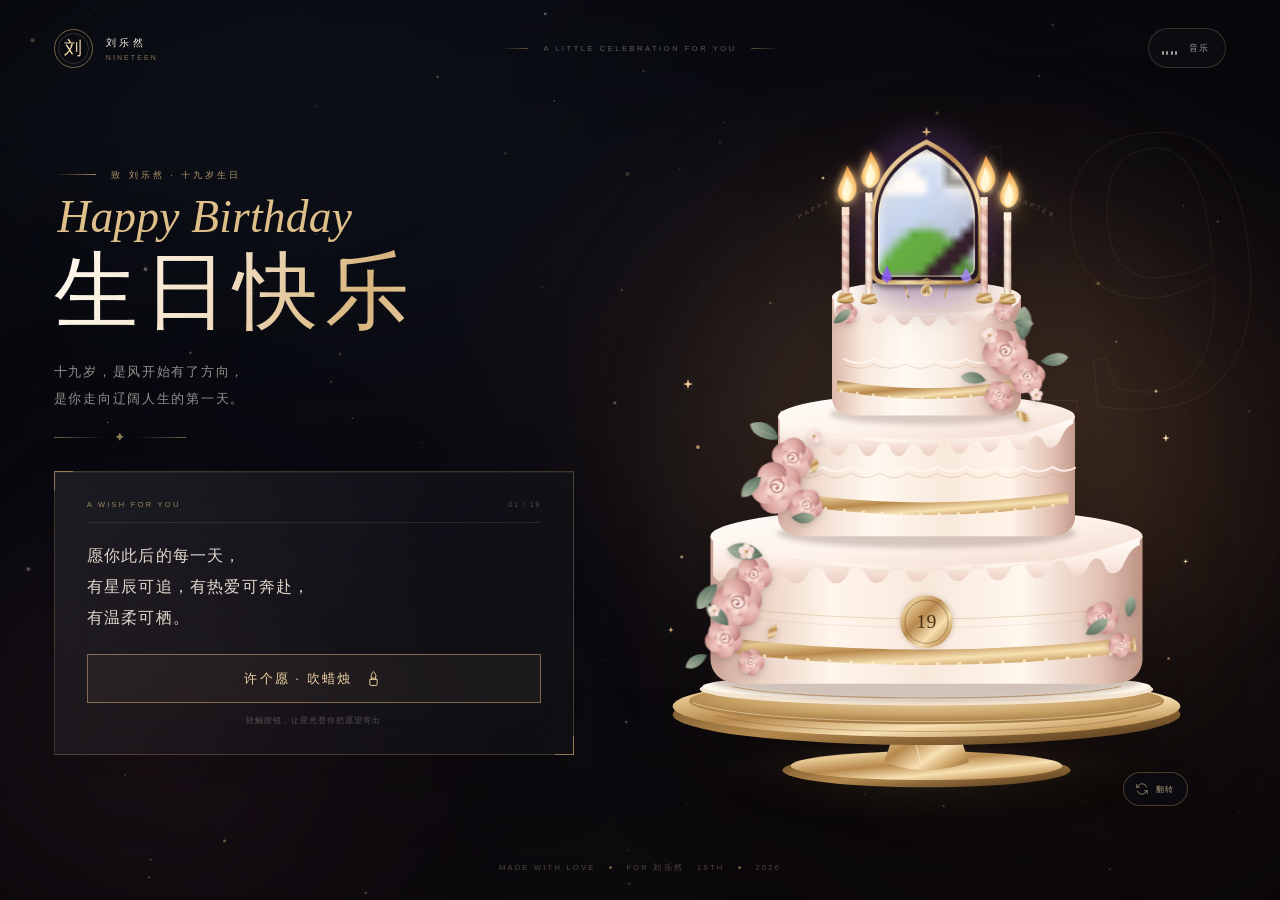
==== commit 0d862708: "Replace cloud portrait with Golem cake topper" ====
--- a/index.html
+++ b/index.html
@@ -89,7 +89,7 @@
         <div class="cake-3d">
           <svg class="cake-svg" viewBox="65 110 630 790" role="img" aria-labelledby="cakeTitle cakeDesc">
           <title id="cakeTitle">十九岁生日蛋糕</title>
-          <desc id="cakeDesc">三层香槟奶油蛋糕，点缀灰粉玫瑰与金色叶片。蛋糕顶端是一枚金色拱形相框，里面装着粉紫色云朵插画，两侧立着四支点燃的蜡烛。</desc>
+          <desc id="cakeDesc">三层香槟奶油蛋糕，点缀灰粉玫瑰与金色叶片。蛋糕顶端是一枚金色拱形相框，里面是《皇室战争》戈仑石人的紫色肖像，两侧立着四支点燃的蜡烛。</desc>
 
           <defs>
             <linearGradient id="gold" x1="0" y1="0" x2="1" y2="1">
@@ -470,18 +470,20 @@
             <g transform="translate(477 350) rotate(120) scale(.5)"><use href="#leaf"></use></g>
           </g>
 
-          <!-- cloud portrait cake topper -->
+          <!-- Golem portrait cake topper -->
           <g class="portrait-topper" aria-hidden="true">
-            <ellipse cx="380" cy="235" rx="82" ry="100" fill="#f1c989" opacity=".1" filter="url(#softGlow)"></ellipse>
+            <ellipse cx="380" cy="235" rx="82" ry="100" fill="#b56cff" opacity=".16" filter="url(#softGlow)"></ellipse>
             <path d="M354 304 L360 323" fill="none" stroke="url(#gold)" stroke-width="2"></path>
             <path d="M380 304 L380 323" fill="none" stroke="url(#gold)" stroke-width="2"></path>
             <path d="M406 304 L400 323" fill="none" stroke="url(#gold)" stroke-width="2"></path>
             <path d="M320 238 C320 196 343 168 380 150 C417 168 440 196 440 238 L440 292 Q440 306 426 306 L334 306 Q320 306 320 292 Z" fill="#1b1015" opacity=".65" filter="url(#smallBlur)" transform="translate(0 5)"></path>
-            <image href="assets/cloud-portrait.png" x="320" y="150" width="120" height="156" preserveAspectRatio="xMidYMid slice" clip-path="url(#portraitClip)"></image>
+            <image href="assets/golem.png" x="320" y="150" width="120" height="156" preserveAspectRatio="xMidYMid slice" clip-path="url(#portraitClip)"></image>
             <path d="M326 236 C326 199 347 175 380 158 C413 175 434 199 434 236 L434 288 Q434 300 422 300 L338 300 Q326 300 326 288 Z" fill="url(#portraitSheen)" clip-path="url(#portraitClip)"></path>
             <path d="M320 238 C320 196 343 168 380 150 C417 168 440 196 440 238 L440 292 Q440 306 426 306 L334 306 Q320 306 320 292 Z" fill="none" stroke="url(#gold)" stroke-width="4.8"></path>
             <path d="M327 238 C327 201 348 178 380 162 C412 178 433 201 433 238 L433 287 Q433 299 421 299 L339 299 Q327 299 327 287 Z" fill="none" stroke="#fff0cc" stroke-width="1.1" opacity=".72"></path>
             <path d="M330 302 Q355 312 380 302 Q405 312 430 302" fill="none" stroke="url(#gold)" stroke-width="1.6" opacity=".9"></path>
+            <path d="M330 301 L336 287 L342 301 L336 307 Z" fill="#8b5cf6" opacity=".9"></path>
+            <path d="M418 301 L424 289 L430 301 L424 307 Z" fill="#a78bfa" opacity=".82"></path>
             <g transform="translate(380 139)" fill="url(#goldBright)">
               <use href="#fourPointStar" transform="scale(.82)"></use>
             </g>
